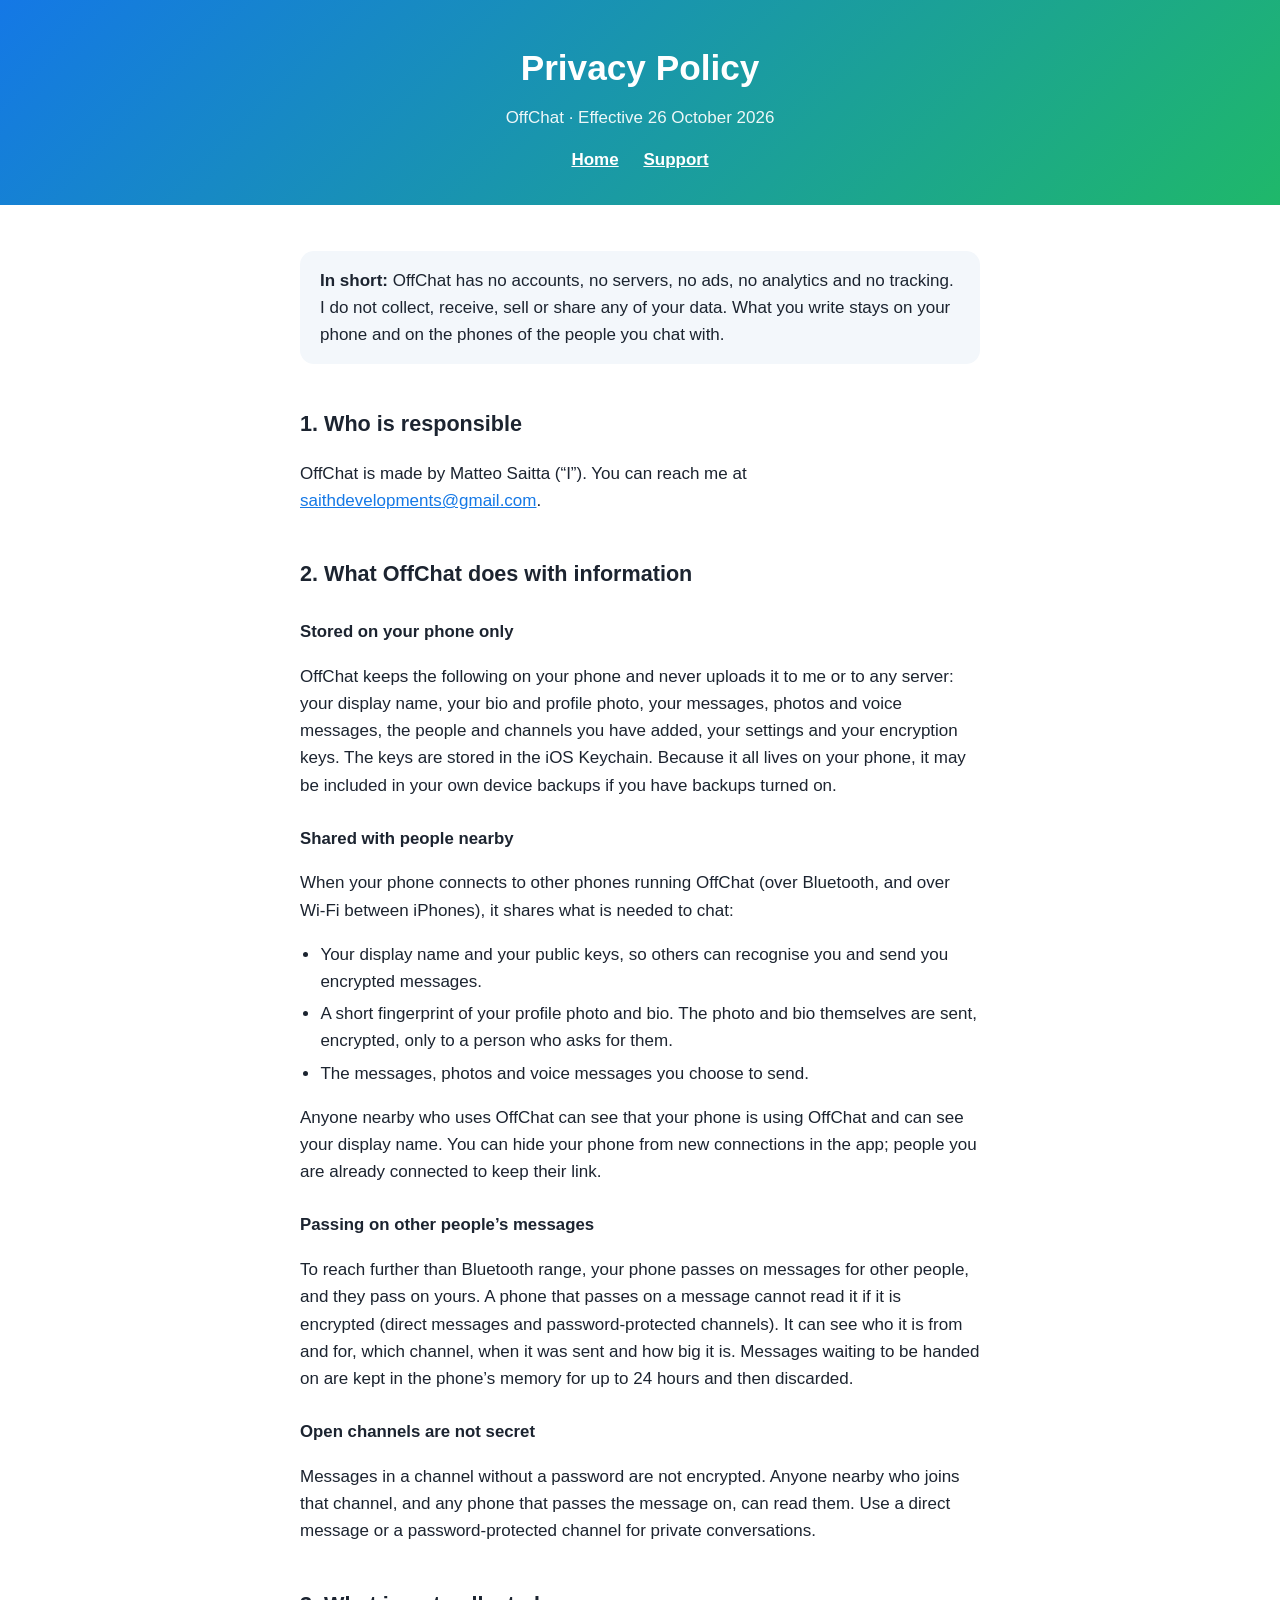
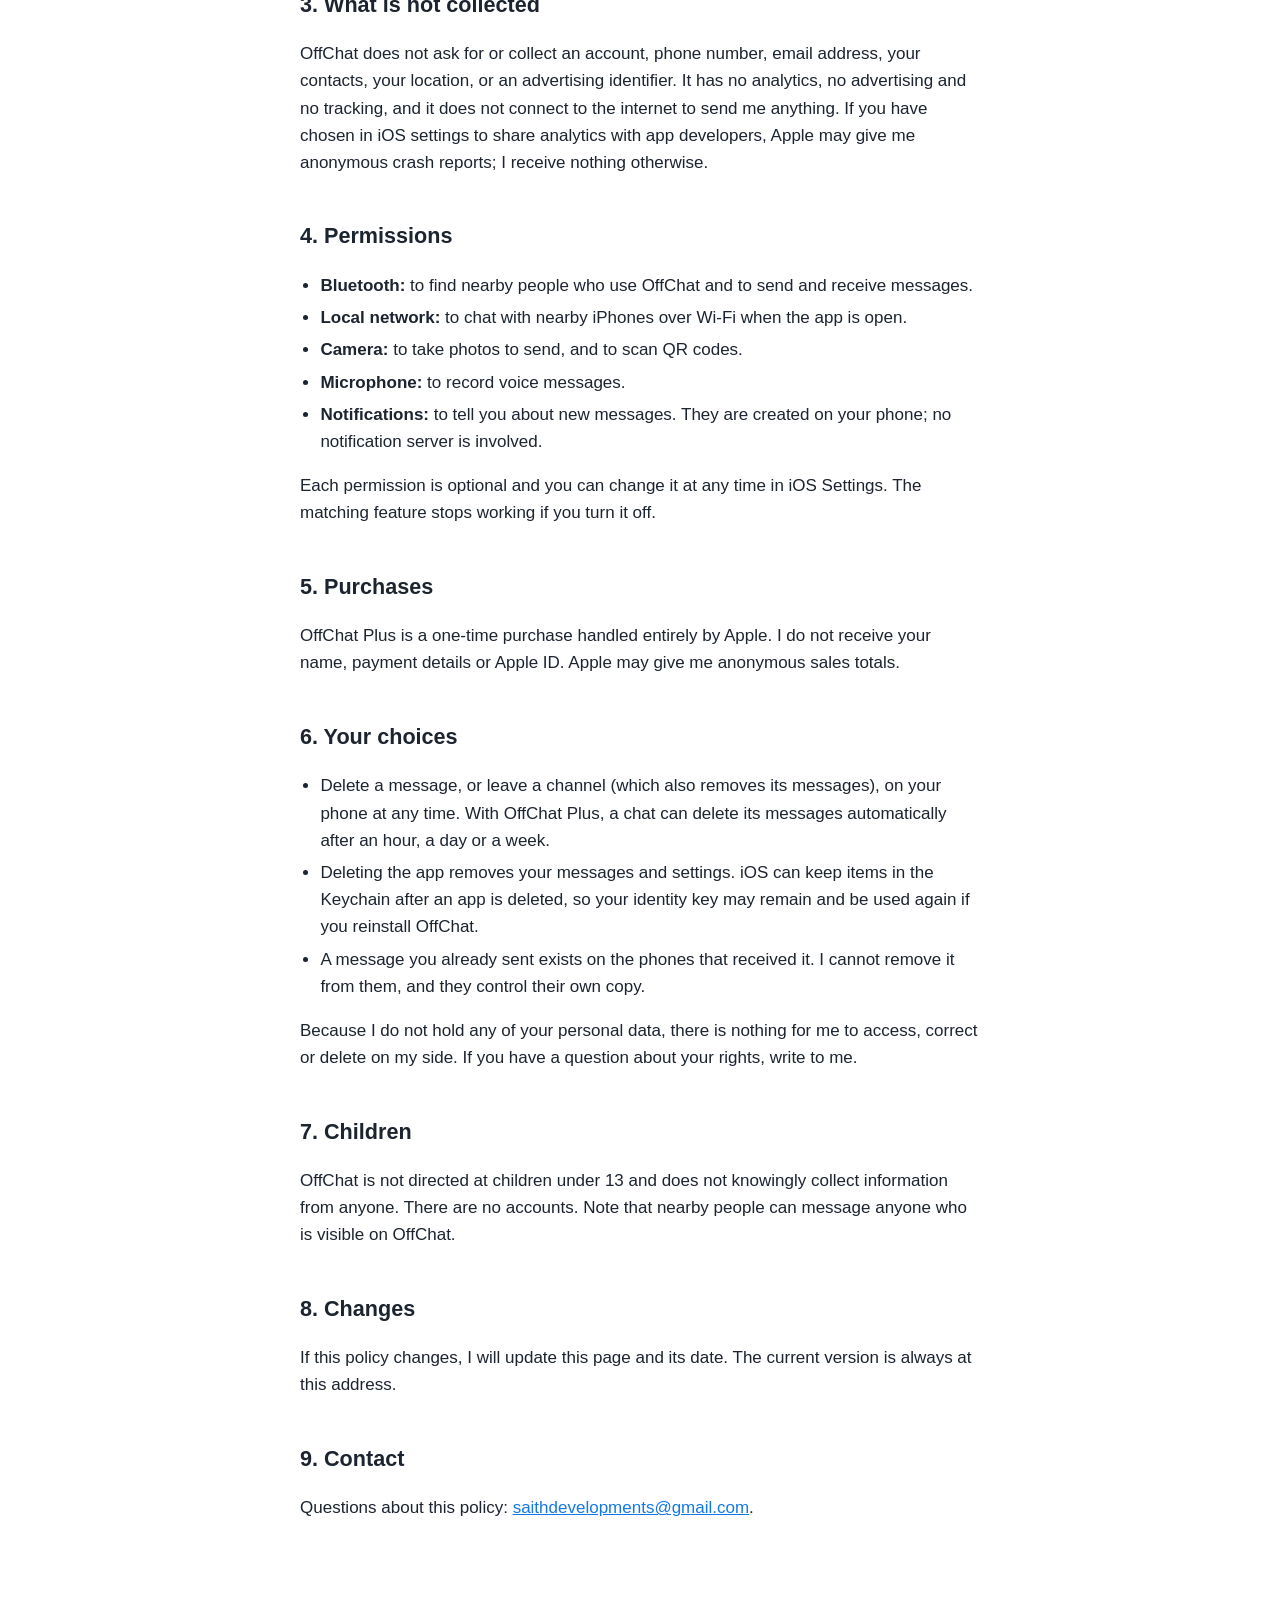
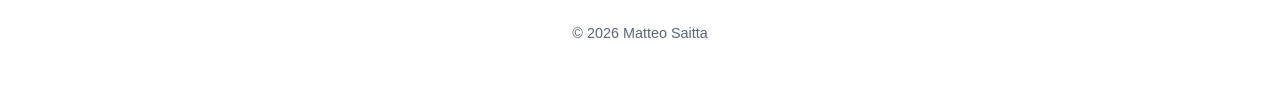
==== privacy.html @ 46ea03b6 "OffChat website: home, privacy policy and support Co-Authored-By: Claude Sonnet 5.5 <noreply@anthrop" ====
<!DOCTYPE html>
<html lang="en">
<head>
    <meta charset="utf-8">
    <meta name="viewport" content="width=device-width, initial-scale=1">
    <title>OffChat Privacy Policy</title>
    <link rel="stylesheet" href="style.css">
</head>
<body>
    <header>
        <h1>Privacy Policy</h1>
        <p>OffChat &middot; Effective 26 October 2026</p>
        <nav>
            <a href="index.html">Home</a>
            <a href="support.html">Support</a>
        </nav>
    </header>
    <main>
        <div class="card">
            <strong>In short:</strong> OffChat has no accounts, no servers, no ads, no analytics and no tracking.
            I do not collect, receive, sell or share any of your data. What you write stays on your phone and on the
            phones of the people you chat with.
        </div>

        <h2>1. Who is responsible</h2>
        <p>OffChat is made by Matteo Saitta (&ldquo;I&rdquo;). You can reach me at
        <a href="mailto:saithdevelopments@gmail.com">saithdevelopments@gmail.com</a>.</p>

        <h2>2. What OffChat does with information</h2>

        <h3>Stored on your phone only</h3>
        <p>OffChat keeps the following on your phone and never uploads it to me or to any server: your display name,
        your bio and profile photo, your messages, photos and voice messages, the people and channels you have added,
        your settings and your encryption keys. The keys are stored in the iOS Keychain. Because it all lives on
        your phone, it may be included in your own device backups if you have backups turned on.</p>

        <h3>Shared with people nearby</h3>
        <p>When your phone connects to other phones running OffChat (over Bluetooth, and over Wi-Fi between iPhones),
        it shares what is needed to chat:</p>
        <ul>
            <li>Your display name and your public keys, so others can recognise you and send you encrypted messages.</li>
            <li>A short fingerprint of your profile photo and bio. The photo and bio themselves are sent, encrypted,
                only to a person who asks for them.</li>
            <li>The messages, photos and voice messages you choose to send.</li>
        </ul>
        <p>Anyone nearby who uses OffChat can see that your phone is using OffChat and can see your display name.
        You can hide your phone from new connections in the app; people you are already connected to keep their link.</p>

        <h3>Passing on other people&rsquo;s messages</h3>
        <p>To reach further than Bluetooth range, your phone passes on messages for other people, and they pass on
        yours. A phone that passes on a message cannot read it if it is encrypted (direct messages and
        password-protected channels). It can see who it is from and for, which channel, when it was sent and how big
        it is. Messages waiting to be handed on are kept in the phone&rsquo;s memory for up to 24 hours and then
        discarded.</p>

        <h3>Open channels are not secret</h3>
        <p>Messages in a channel without a password are not encrypted. Anyone nearby who joins that channel, and
        any phone that passes the message on, can read them. Use a direct message or a password-protected channel
        for private conversations.</p>

        <h2>3. What is not collected</h2>
        <p>OffChat does not ask for or collect an account, phone number, email address, your contacts, your
        location, or an advertising identifier. It has no analytics, no advertising and no tracking, and it does not
        connect to the internet to send me anything. If you have chosen in iOS settings to share analytics with app
        developers, Apple may give me anonymous crash reports; I receive nothing otherwise.</p>

        <h2>4. Permissions</h2>
        <ul>
            <li><strong>Bluetooth:</strong> to find nearby people who use OffChat and to send and receive messages.</li>
            <li><strong>Local network:</strong> to chat with nearby iPhones over Wi-Fi when the app is open.</li>
            <li><strong>Camera:</strong> to take photos to send, and to scan QR codes.</li>
            <li><strong>Microphone:</strong> to record voice messages.</li>
            <li><strong>Notifications:</strong> to tell you about new messages. They are created on your phone; no
                notification server is involved.</li>
        </ul>
        <p>Each permission is optional and you can change it at any time in iOS Settings. The matching feature stops
        working if you turn it off.</p>

        <h2>5. Purchases</h2>
        <p>OffChat Plus is a one-time purchase handled entirely by Apple. I do not receive your name, payment
        details or Apple ID. Apple may give me anonymous sales totals.</p>

        <h2>6. Your choices</h2>
        <ul>
            <li>Delete a message, or leave a channel (which also removes its messages), on your phone at any time.
                With OffChat Plus, a chat can delete its messages automatically after an hour, a day or a week.</li>
            <li>Deleting the app removes your messages and settings. iOS can keep items in the Keychain after an app is
                deleted, so your identity key may remain and be used again if you reinstall OffChat.</li>
            <li>A message you already sent exists on the phones that received it. I cannot remove it from them, and
                they control their own copy.</li>
        </ul>
        <p>Because I do not hold any of your personal data, there is nothing for me to access, correct or delete on
        my side. If you have a question about your rights, write to me.</p>

        <h2>7. Children</h2>
        <p>OffChat is not directed at children under 13 and does not knowingly collect information from anyone.
        There are no accounts. Note that nearby people can message anyone who is visible on OffChat.</p>

        <h2>8. Changes</h2>
        <p>If this policy changes, I will update this page and its date. The current version is always at this
        address.</p>

        <h2>9. Contact</h2>
        <p>Questions about this policy: <a href="mailto:saithdevelopments@gmail.com">saithdevelopments@gmail.com</a>.</p>
    </main>
    <footer>&copy; 2026 Matteo Saitta</footer>
</body>
</html>
---- style.css ----
:root {
    --blue: #1478e6;
    --green: #1fb86a;
    --text: #1c2430;
    --muted: #5b6676;
    --bg: #ffffff;
    --card: #f3f7fb;
}

@media (prefers-color-scheme: dark) {
    :root {
        --text: #e8edf3;
        --muted: #9aa6b6;
        --bg: #0f151c;
        --card: #18212b;
    }
}

* { box-sizing: border-box; }

body {
    margin: 0;
    font: 17px/1.6 -apple-system, BlinkMacSystemFont, "Segoe UI", Roboto, Helvetica, Arial, sans-serif;
    color: var(--text);
    background: var(--bg);
}

header {
    background: linear-gradient(135deg, var(--blue), var(--green));
    color: #fff;
    padding: 40px 20px 32px;
    text-align: center;
}

header h1 { margin: 0; font-size: 2.2rem; }
header p { margin: 8px 0 0; opacity: 0.92; }

main { max-width: 720px; margin: 0 auto; padding: 28px 20px 60px; }

h2 { margin-top: 2em; font-size: 1.35rem; }
h3 { margin-top: 1.6em; font-size: 1.05rem; }

a { color: var(--blue); }

nav { margin-top: 14px; }
nav a { color: #fff; margin: 0 10px; font-weight: 600; }

.card { background: var(--card); border-radius: 14px; padding: 16px 20px; margin: 18px 0; }

ul { padding-left: 1.2em; }
li { margin: 0.3em 0; }

footer { text-align: center; color: var(--muted); font-size: 0.9rem; padding: 24px 20px 40px; }
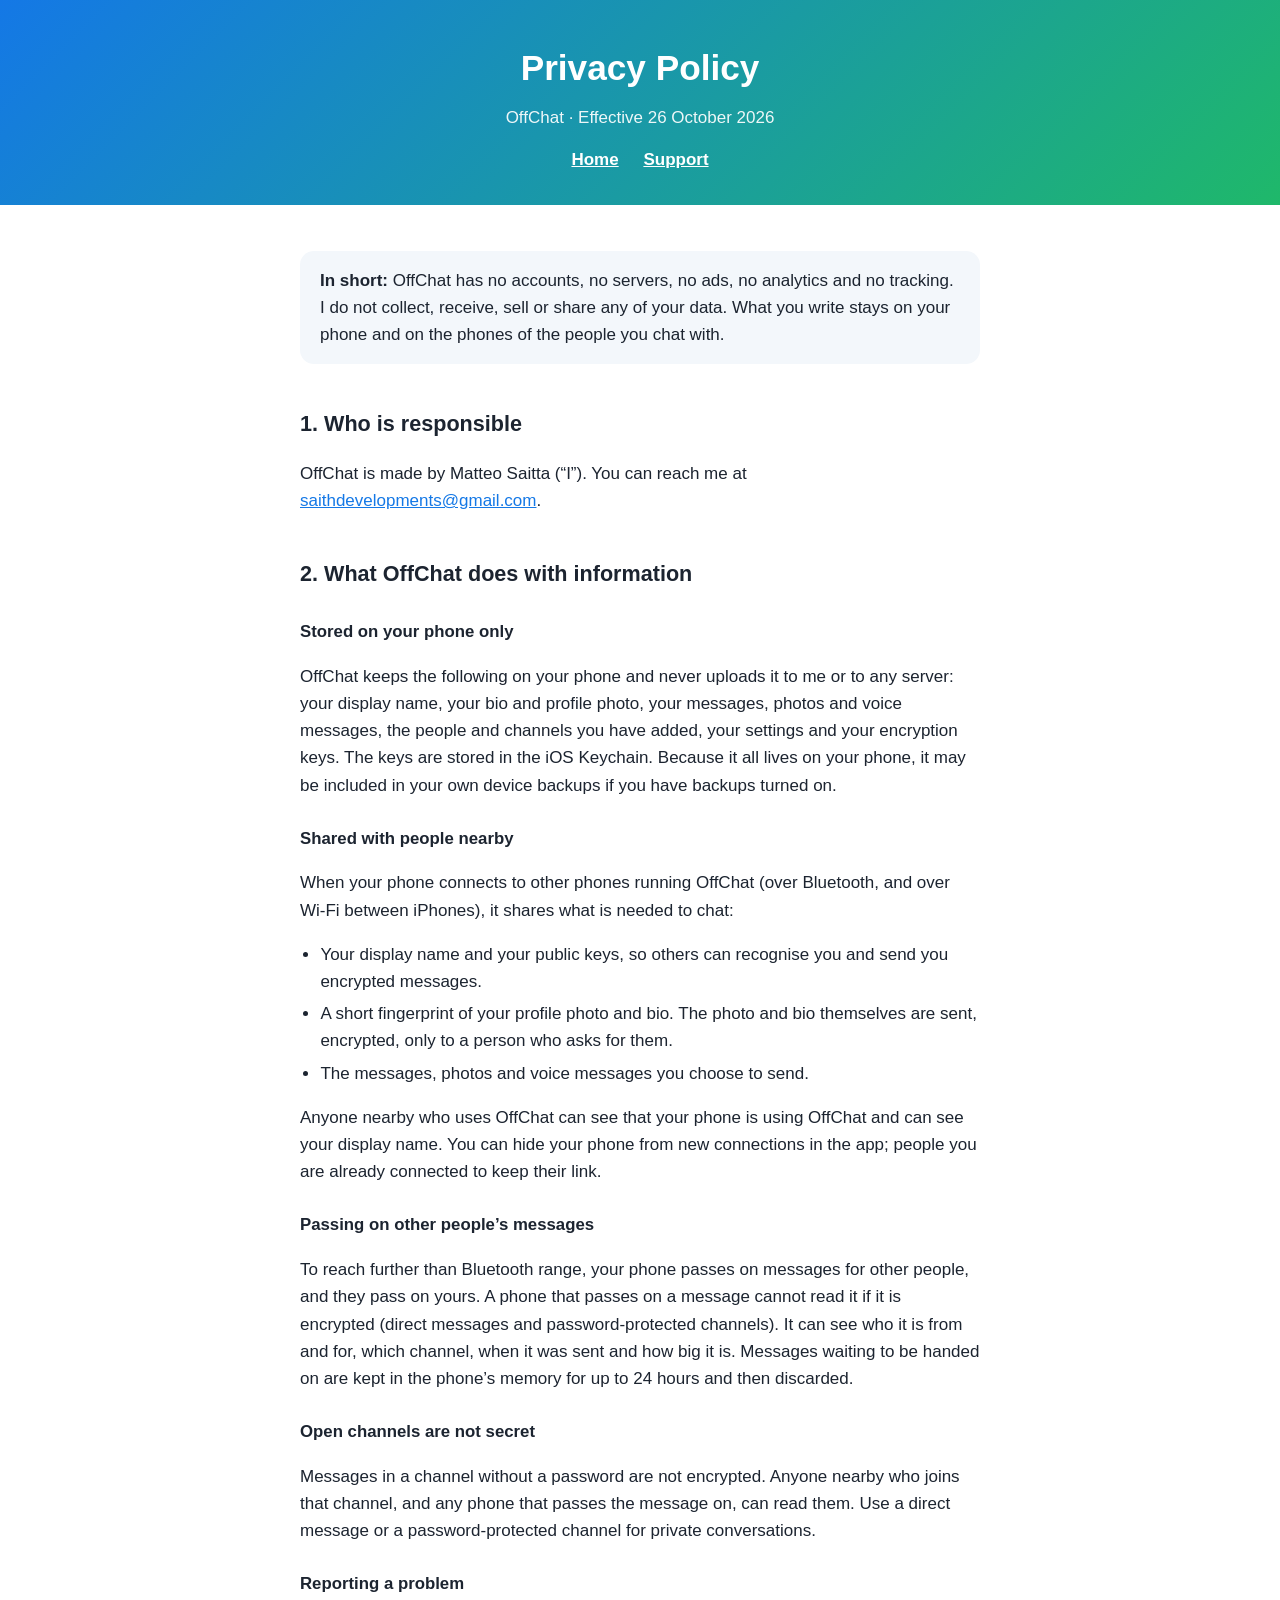
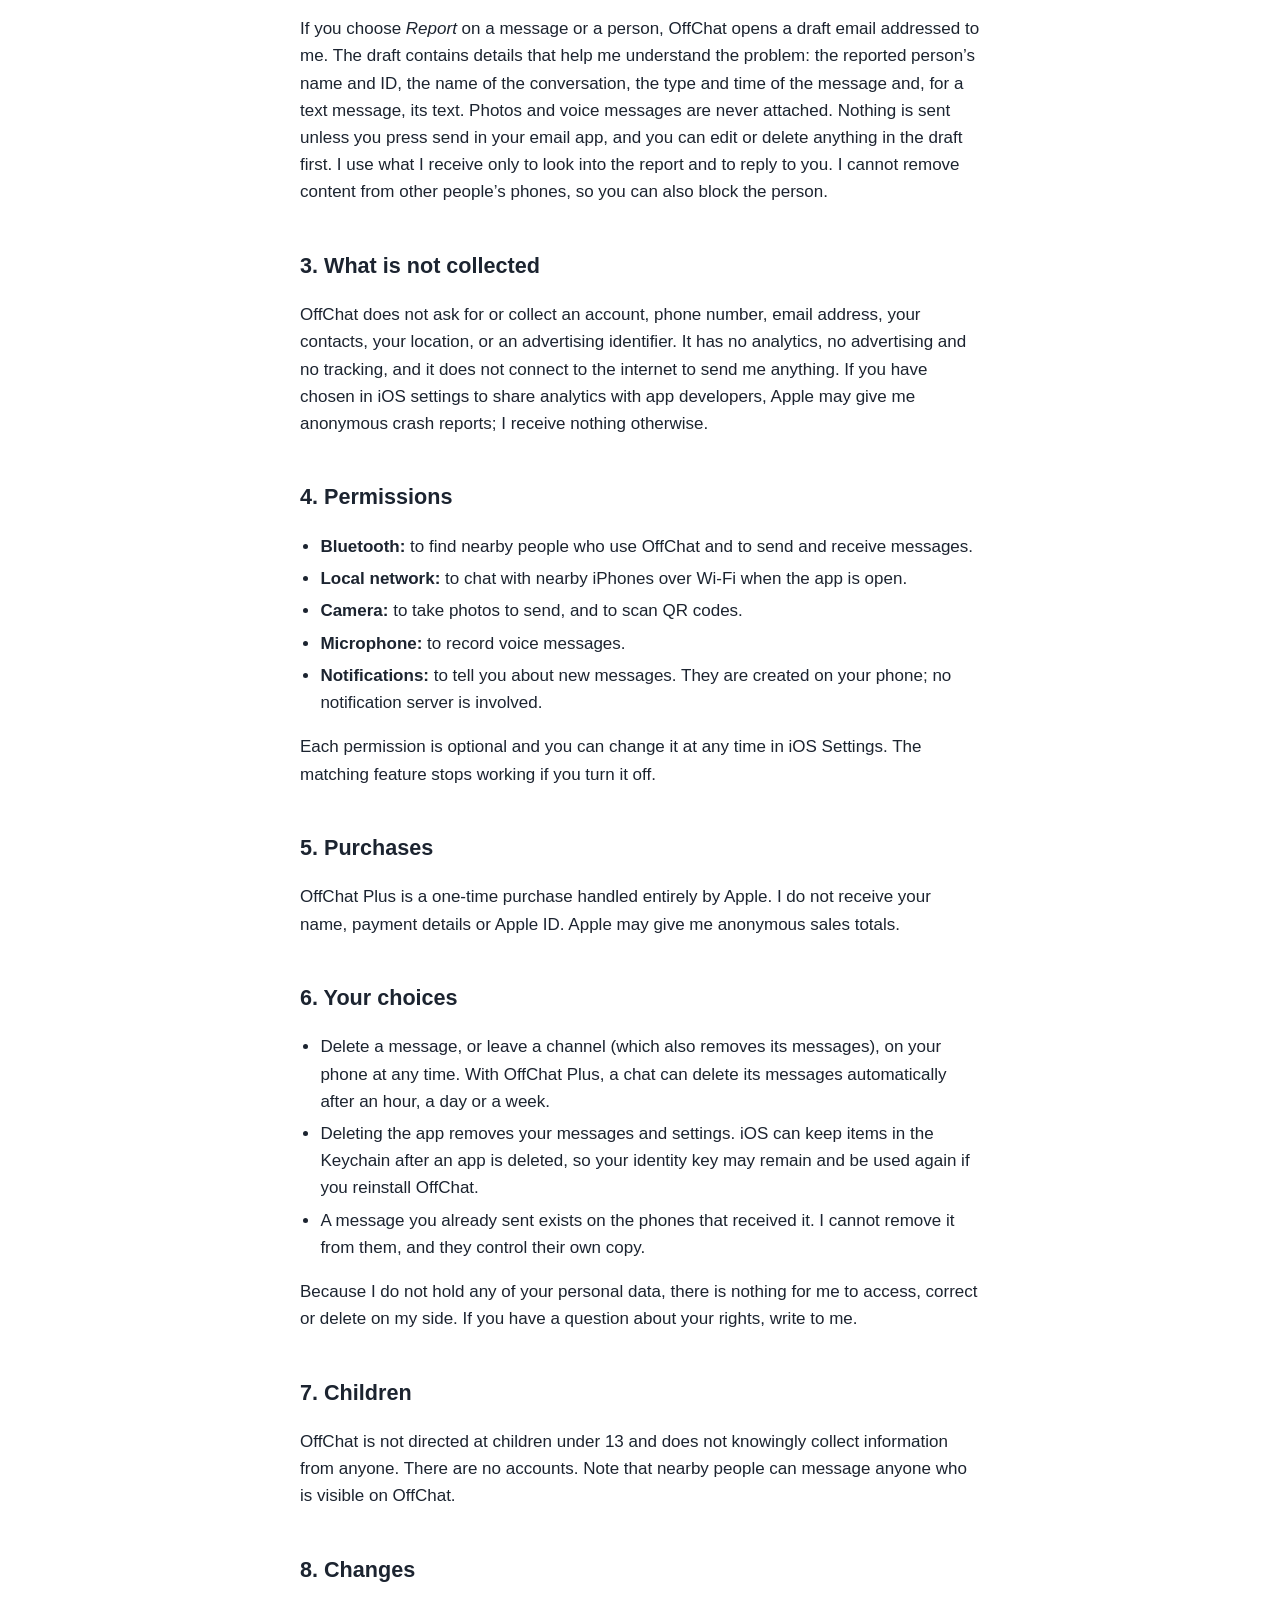
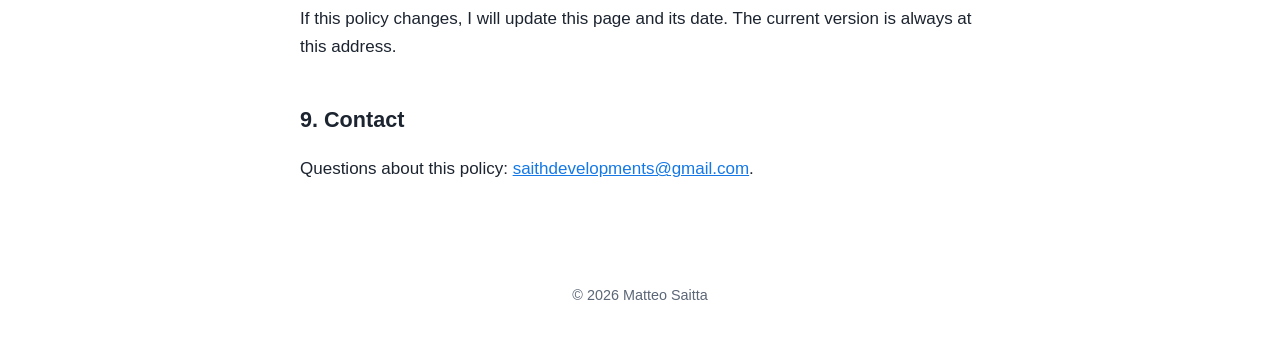
==== commit 7dd5a1aa: "Describe reporting in the privacy policy and support page Co-Authored-By: Claude Sonnet 5.5 <noreply" ====
--- a/privacy.html
+++ b/privacy.html
@@ -58,6 +58,14 @@
         any phone that passes the message on, can read them. Use a direct message or a password-protected channel
         for private conversations.</p>
 
+        <h3>Reporting a problem</h3>
+        <p>If you choose <em>Report</em> on a message or a person, OffChat opens a draft email addressed to me. The
+        draft contains details that help me understand the problem: the reported person&rsquo;s name and ID, the
+        name of the conversation, the type and time of the message and, for a text message, its text. Photos and
+        voice messages are never attached. Nothing is sent unless you press send in your email app, and you can
+        edit or delete anything in the draft first. I use what I receive only to look into the report and to reply
+        to you. I cannot remove content from other people&rsquo;s phones, so you can also block the person.</p>
+
         <h2>3. What is not collected</h2>
         <p>OffChat does not ask for or collect an account, phone number, email address, your contacts, your
         location, or an advertising identifier. It has no analytics, no advertising and no tracking, and it does not
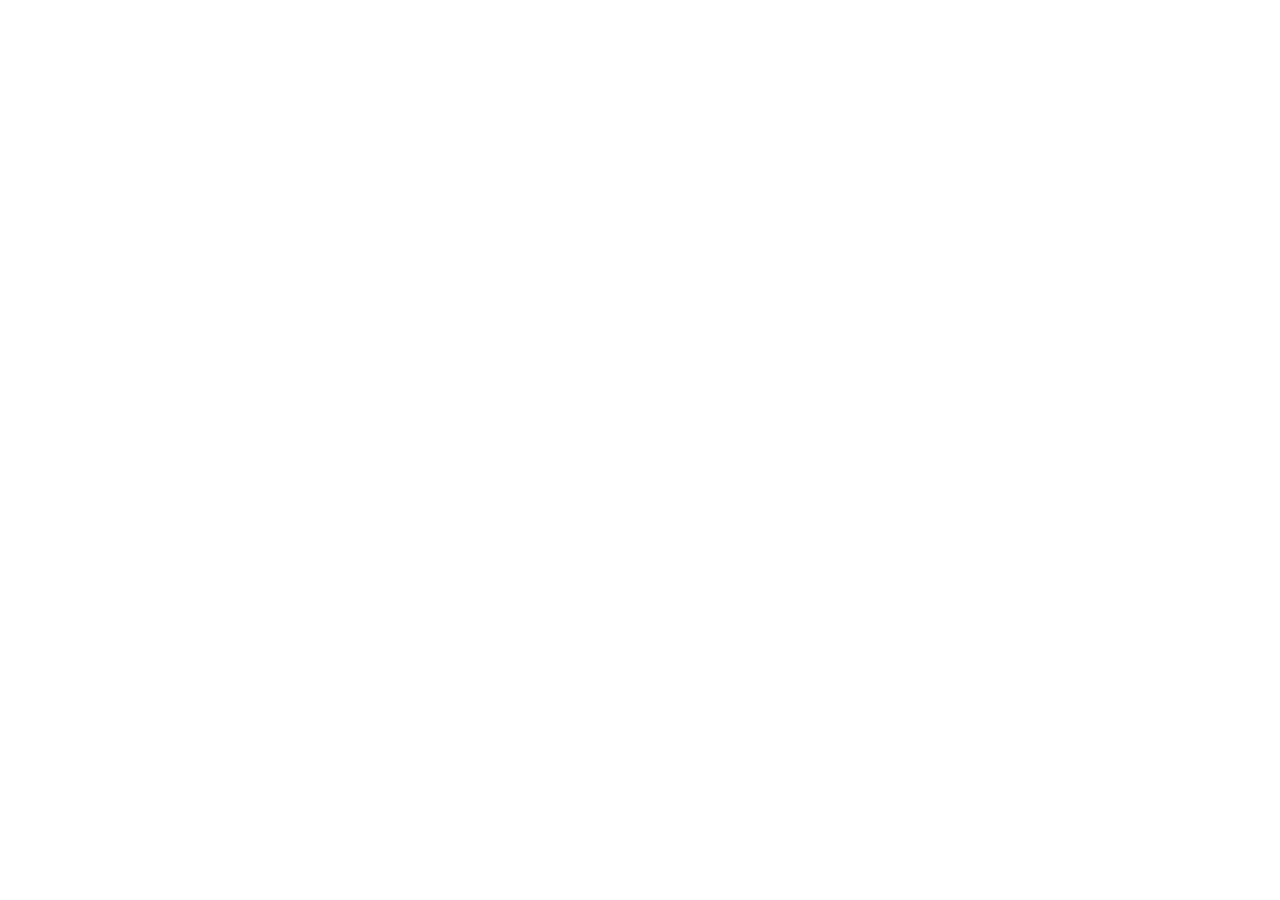
==== commit 7987c8a9: "Redirect every page to the new OffChat site at offchat-app Co-Authored-By: Claude Opus 5.5 <noreply@" ====
--- a/privacy.html
+++ b/privacy.html
@@ -1,116 +1,9 @@
-<!DOCTYPE html>
-<html lang="en">
-<head>
-    <meta charset="utf-8">
-    <meta name="viewport" content="width=device-width, initial-scale=1">
-    <title>OffChat Privacy Policy</title>
-    <link rel="stylesheet" href="style.css">
-</head>
-<body>
-    <header>
-        <h1>Privacy Policy</h1>
-        <p>OffChat &middot; Effective 26 October 2026</p>
-        <nav>
-            <a href="index.html">Home</a>
-            <a href="support.html">Support</a>
-        </nav>
-    </header>
-    <main>
-        <div class="card">
-            <strong>In short:</strong> OffChat has no accounts, no servers, no ads, no analytics and no tracking.
-            I do not collect, receive, sell or share any of your data. What you write stays on your phone and on the
-            phones of the people you chat with.
-        </div>
-
-        <h2>1. Who is responsible</h2>
-        <p>OffChat is made by Matteo Saitta (&ldquo;I&rdquo;). You can reach me at
-        <a href="mailto:saithdevelopments@gmail.com">saithdevelopments@gmail.com</a>.</p>
-
-        <h2>2. What OffChat does with information</h2>
-
-        <h3>Stored on your phone only</h3>
-        <p>OffChat keeps the following on your phone and never uploads it to me or to any server: your display name,
-        your bio and profile photo, your messages, photos and voice messages, the people and channels you have added,
-        your settings and your encryption keys. The keys are stored in the iOS Keychain. Because it all lives on
-        your phone, it may be included in your own device backups if you have backups turned on.</p>
-
-        <h3>Shared with people nearby</h3>
-        <p>When your phone connects to other phones running OffChat (over Bluetooth, and over Wi-Fi between iPhones),
-        it shares what is needed to chat:</p>
-        <ul>
-            <li>Your display name and your public keys, so others can recognise you and send you encrypted messages.</li>
-            <li>A short fingerprint of your profile photo and bio. The photo and bio themselves are sent, encrypted,
-                only to a person who asks for them.</li>
-            <li>The messages, photos and voice messages you choose to send.</li>
-        </ul>
-        <p>Anyone nearby who uses OffChat can see that your phone is using OffChat and can see your display name.
-        You can hide your phone from new connections in the app; people you are already connected to keep their link.</p>
-
-        <h3>Passing on other people&rsquo;s messages</h3>
-        <p>To reach further than Bluetooth range, your phone passes on messages for other people, and they pass on
-        yours. A phone that passes on a message cannot read it if it is encrypted (direct messages and
-        password-protected channels). It can see who it is from and for, which channel, when it was sent and how big
-        it is. Messages waiting to be handed on are kept in the phone&rsquo;s memory for up to 24 hours and then
-        discarded.</p>
-
-        <h3>Open channels are not secret</h3>
-        <p>Messages in a channel without a password are not encrypted. Anyone nearby who joins that channel, and
-        any phone that passes the message on, can read them. Use a direct message or a password-protected channel
-        for private conversations.</p>
-
-        <h3>Reporting a problem</h3>
-        <p>If you choose <em>Report</em> on a message or a person, OffChat opens a draft email addressed to me. The
-        draft contains details that help me understand the problem: the reported person&rsquo;s name and ID, the
-        name of the conversation, the type and time of the message and, for a text message, its text. Photos and
-        voice messages are never attached. Nothing is sent unless you press send in your email app, and you can
-        edit or delete anything in the draft first. I use what I receive only to look into the report and to reply
-        to you. I cannot remove content from other people&rsquo;s phones, so you can also block the person.</p>
-
-        <h2>3. What is not collected</h2>
-        <p>OffChat does not ask for or collect an account, phone number, email address, your contacts, your
-        location, or an advertising identifier. It has no analytics, no advertising and no tracking, and it does not
-        connect to the internet to send me anything. If you have chosen in iOS settings to share analytics with app
-        developers, Apple may give me anonymous crash reports; I receive nothing otherwise.</p>
-
-        <h2>4. Permissions</h2>
-        <ul>
-            <li><strong>Bluetooth:</strong> to find nearby people who use OffChat and to send and receive messages.</li>
-            <li><strong>Local network:</strong> to chat with nearby iPhones over Wi-Fi when the app is open.</li>
-            <li><strong>Camera:</strong> to take photos to send, and to scan QR codes.</li>
-            <li><strong>Microphone:</strong> to record voice messages.</li>
-            <li><strong>Notifications:</strong> to tell you about new messages. They are created on your phone; no
-                notification server is involved.</li>
-        </ul>
-        <p>Each permission is optional and you can change it at any time in iOS Settings. The matching feature stops
-        working if you turn it off.</p>
-
-        <h2>5. Purchases</h2>
-        <p>OffChat Plus is a one-time purchase handled entirely by Apple. I do not receive your name, payment
-        details or Apple ID. Apple may give me anonymous sales totals.</p>
-
-        <h2>6. Your choices</h2>
-        <ul>
-            <li>Delete a message, or leave a channel (which also removes its messages), on your phone at any time.
-                With OffChat Plus, a chat can delete its messages automatically after an hour, a day or a week.</li>
-            <li>Deleting the app removes your messages and settings. iOS can keep items in the Keychain after an app is
-                deleted, so your identity key may remain and be used again if you reinstall OffChat.</li>
-            <li>A message you already sent exists on the phones that received it. I cannot remove it from them, and
-                they control their own copy.</li>
-        </ul>
-        <p>Because I do not hold any of your personal data, there is nothing for me to access, correct or delete on
-        my side. If you have a question about your rights, write to me.</p>
-
-        <h2>7. Children</h2>
-        <p>OffChat is not directed at children under 13 and does not knowingly collect information from anyone.
-        There are no accounts. Note that nearby people can message anyone who is visible on OffChat.</p>
-
-        <h2>8. Changes</h2>
-        <p>If this policy changes, I will update this page and its date. The current version is always at this
-        address.</p>
-
-        <h2>9. Contact</h2>
-        <p>Questions about this policy: <a href="mailto:saithdevelopments@gmail.com">saithdevelopments@gmail.com</a>.</p>
-    </main>
-    <footer>&copy; 2026 Matteo Saitta</footer>
-</body>
-</html>
+<!doctype html>
+<html lang="en"><head><meta charset="utf-8"><meta name="viewport" content="width=device-width,initial-scale=1">
+<title>OffChat Privacy Policy</title>
+<link rel="canonical" href="https://saith96.github.io/offchat-app/privacy.html">
+<meta http-equiv="refresh" content="0; url=https://saith96.github.io/offchat-app/privacy.html">
+<meta name="robots" content="noindex">
+<script>location.replace("https://saith96.github.io/offchat-app/privacy.html"+location.hash)</script>
+<style>body{font:17px/1.5 -apple-system,system-ui,sans-serif;max-width:560px;margin:4rem auto;padding:0 16px;color:#1c2430}a{color:#0a5fd1}@media(prefers-color-scheme:dark){body{background:#0c1117;color:#e7ecf3}a{color:#5ea8ff}}</style>
+</head><body><p>OffChat Privacy Policy has moved to <a href="https://saith96.github.io/offchat-app/privacy.html">https://saith96.github.io/offchat-app/privacy.html</a>.</p></body></html>
